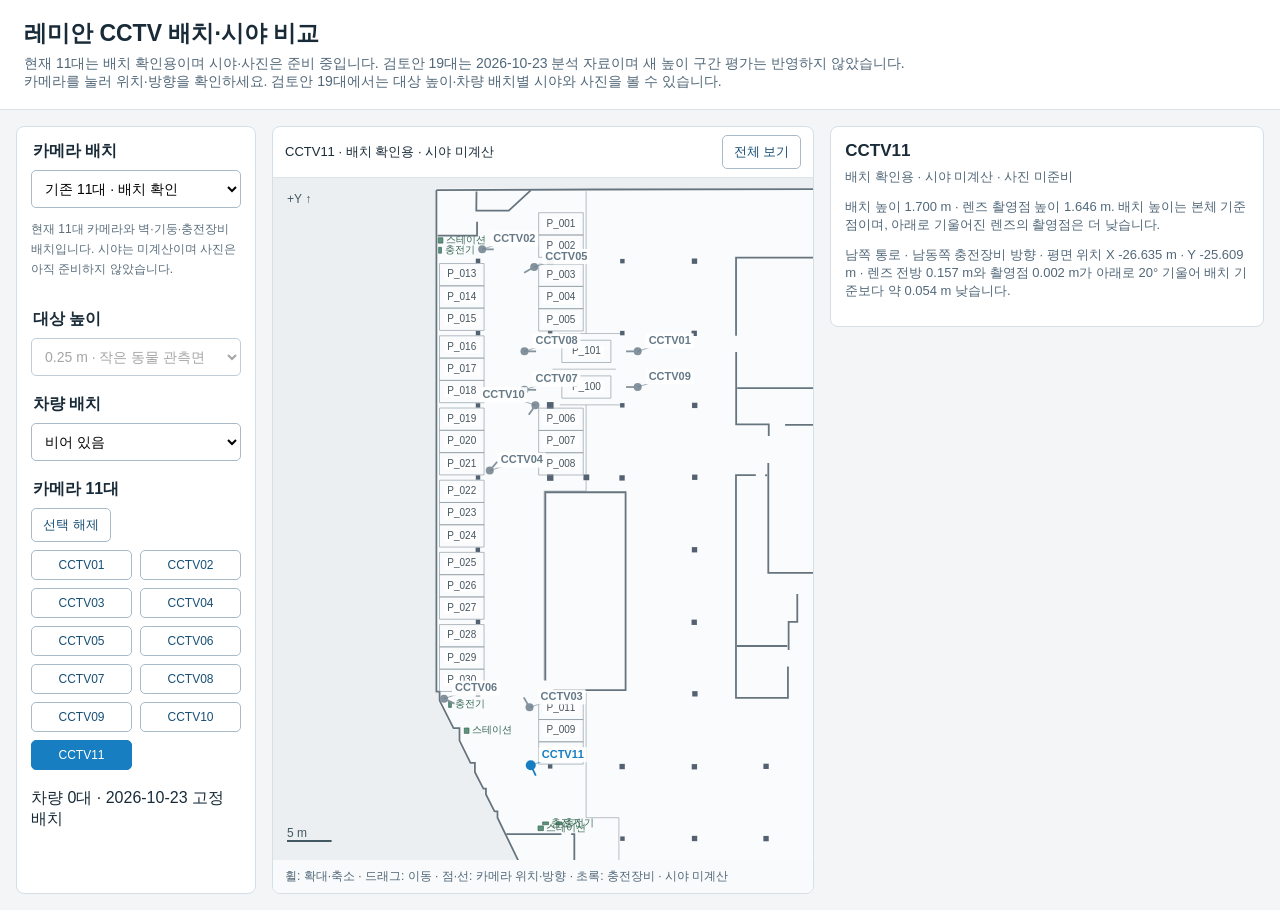
==== index.html @ 14a24c75 "최신 11대 카메라 배치와 CCTV11 위치 미리보기 제공 Replace the old10 entry with an explicit placement-only current11 l" ====
<!doctype html><html lang="ko"><head><meta charset="utf-8"><meta name="viewport" content="width=device-width,initial-scale=1"><title>레미안 CCTV 배치·시야 비교</title><link rel="stylesheet" href="viewer.css"></head><body><header><h1>레미안 CCTV 배치·시야 비교</h1><p>현재 11대는 배치 확인용이며 시야·사진은 준비 중입니다. 검토안 19대는 2026-10-23 분석 자료이며 새 높이 구간 평가는 반영하지 않았습니다.</p><p>카메라를 눌러 위치·방향을 확인하세요. 검토안 19대에서는 대상 높이·차량 배치별 시야와 사진을 볼 수 있습니다.</p></header><main><aside><fieldset><legend>카메라 배치</legend><select id="layout" aria-label="카메라 배치"></select><p id="layout-description" class="note"></p></fieldset><fieldset><legend>대상 높이</legend><select id="height" aria-label="대상 높이"></select></fieldset><fieldset><legend>차량 배치</legend><select id="scenario" aria-label="차량 배치"><option value="empty">비어 있음</option><option value="full">꽉 참 · 29대</option><option value="double">이면주차 포함 · 35대</option></select></fieldset><fieldset><legend>카메라 <span id="count"></span></legend><div class="buttons"><button id="clear">선택 해제</button></div><div id="cameras"></div></fieldset><p id="vehicles"></p></aside><section class="map"><div class="toolbar"><span id="status" role="status">시야 데이터를 불러오는 중…</span><button id="fit">전체 보기</button></div><canvas id="plan" aria-label="CCTV 배치 평면도"></canvas><p id="map-help" class="help">휠: 확대·축소 · 드래그: 이동 · 연한 파랑: 전체 시야 · 진한 파랑: 선택한 카메라</p></section><section class="photo-panel"><h2 id="photo-title">카메라를 선택하세요</h2><p id="photo-scenario"></p><p id="camera-height"></p><p id="camera-location"></p><a id="photo-link" target="_blank" rel="noopener" hidden><img id="photo" alt="" hidden></a></section></main><script type="module" src="viewer.mjs"></script></body></html>
---- viewer.css ----
*{box-sizing:border-box}body{margin:0;font-family:Arial,"Noto Sans KR",sans-serif;background:#f3f5f7;color:#192b38}header{padding:18px 24px;background:white;border-bottom:1px solid #d9e2e9}h1{font-size:23px;margin:0 0 6px}header p{margin:0;color:#526879;font-size:14px}main{display:grid;grid-template-columns:240px minmax(300px,1fr) minmax(280px,.8fr);gap:16px;padding:16px;height:calc(100dvh - 100px);min-height:600px}aside{overflow:auto;padding:14px;background:white;border:1px solid #d5dfe7;border-radius:8px}fieldset{border:0;padding:0;margin:0 0 18px}legend{font-weight:bold;margin-bottom:8px}select{width:100%;padding:9px;border:1px solid #a8bac7;border-radius:5px;background:white;font-size:14px}button{cursor:pointer;padding:7px 11px;background:white;border:1px solid #a8bac7;border-radius:5px;color:#174f76}.buttons{display:flex;gap:7px;margin-bottom:8px}#cameras{display:grid;grid-template-columns:1fr 1fr;gap:8px}label{font-size:14px;display:flex;align-items:center;gap:4px}.camera-button{padding:7px 4px;font-size:12px;overflow-wrap:anywhere}.camera-button[aria-pressed="true"]{background:#167ec1;color:white;border-color:#167ec1}.note{font-size:12px;color:#5b6f7d;line-height:1.65}.map{display:flex;flex-direction:column;min-width:0;min-height:0;border:1px solid #d5dfe7;background:white;border-radius:8px;overflow:hidden}.toolbar{padding:8px 12px;border-bottom:1px solid #dce4eb;display:flex;justify-content:space-between;align-items:center;gap:10px;font-size:13px}canvas{display:block;flex:1;min-height:0;width:100%;touch-action:none;cursor:grab}canvas:active{cursor:grabbing}.help{margin:0;padding:8px 12px;background:#f8fafb;font-size:12px;color:#526879}button:focus-visible,select:focus-visible,input:focus-visible{outline:3px solid #e69f00;outline-offset:2px}@media(max-width:760px){header{padding:14px}main{display:flex;flex-direction:column;height:auto;padding:10px;min-height:0}aside{overflow:visible;display:grid;grid-template-columns:1fr 1fr;gap:12px}fieldset{margin:0}fieldset:nth-child(1),fieldset:nth-child(4){grid-column:1/-1}#cameras{grid-template-columns:repeat(5,1fr);gap:8px 2px}label{font-size:12px}.note{grid-column:1/-1;margin:0}.map{height:75dvh;min-height:520px}#vehicles{margin:0;font-size:13px}.help{font-size:11px}}

.photo-panel{min-width:0;padding:14px;background:white;border:1px solid #d5dfe7;border-radius:8px;overflow:auto;align-self:start}.photo-panel h2{font-size:17px;margin:0 0 7px}.photo-panel p{font-size:13px;color:#526879;margin:0 0 12px}.photo-panel img{width:100%;height:auto;display:block}.photo-panel a{display:block}.photo-panel [hidden]{display:none}.photo-panel a:focus-visible{outline:3px solid #e69f00}.camera-button:focus-visible{outline:3px solid #e69f00;outline-offset:2px}@media(min-width:761px) and (max-width:1100px){main{grid-template-columns:240px 1fr;height:auto;min-height:calc(100dvh - 100px)}.map{height:75dvh;min-height:600px}.photo-panel{grid-column:2}}@media(max-width:760px){.photo-panel{width:100%;overflow:visible}.camera-button{font-size:11px}}
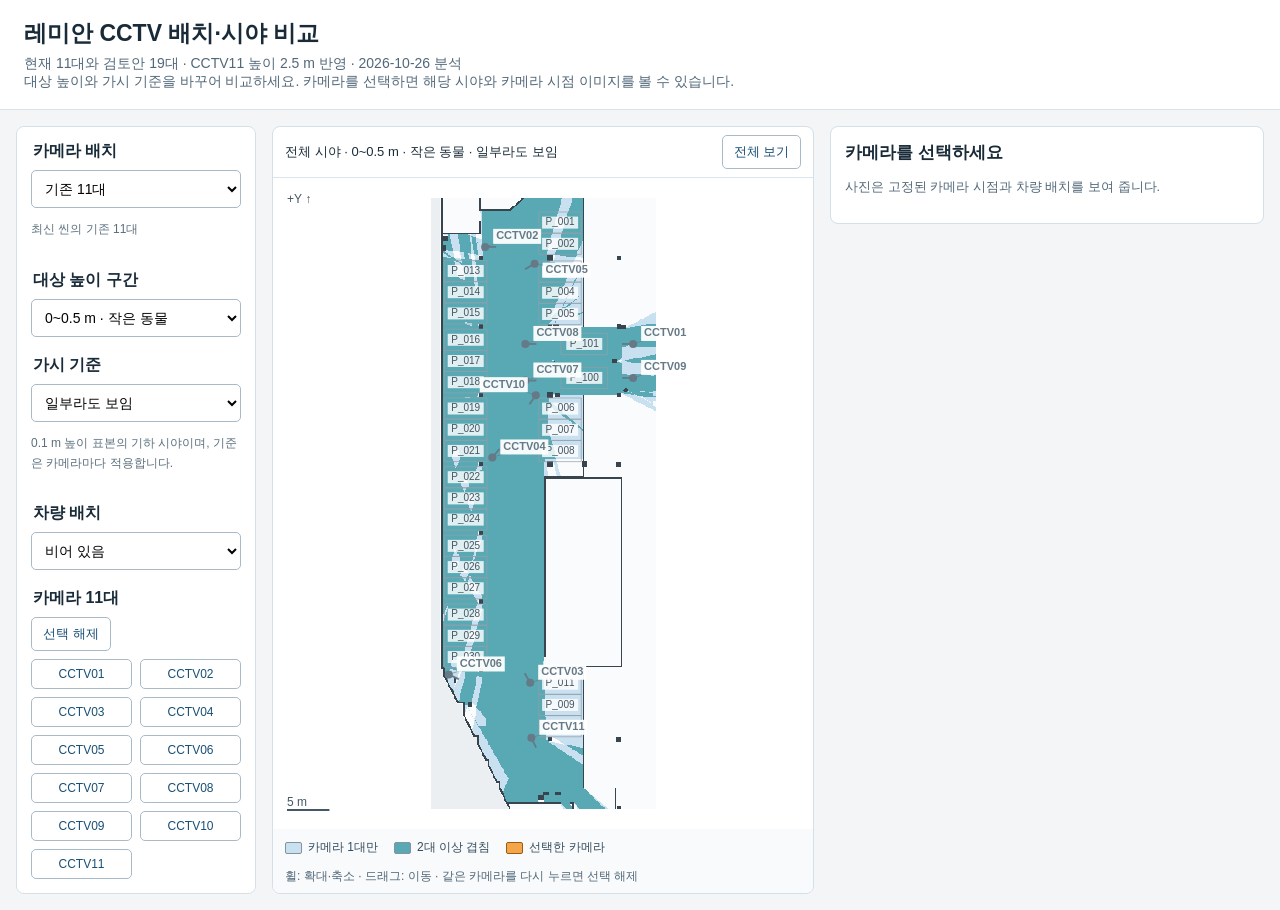
==== commit 9da7ebd8: "최신 CCTV 사진과 높이 구간별 단일·중복·선택 시야 제공 Refresh current11 and unchanged19 camera layouts on the same scene" ====
--- a/index.html
+++ b/index.html
@@ -1 +1,17 @@
-<!doctype html><html lang="ko"><head><meta charset="utf-8"><meta name="viewport" content="width=device-width,initial-scale=1"><title>레미안 CCTV 배치·시야 비교</title><link rel="stylesheet" href="viewer.css"></head><body><header><h1>레미안 CCTV 배치·시야 비교</h1><p>현재 11대는 배치 확인용이며 시야·사진은 준비 중입니다. 검토안 19대는 2026-10-23 분석 자료이며 새 높이 구간 평가는 반영하지 않았습니다.</p><p>카메라를 눌러 위치·방향을 확인하세요. 검토안 19대에서는 대상 높이·차량 배치별 시야와 사진을 볼 수 있습니다.</p></header><main><aside><fieldset><legend>카메라 배치</legend><select id="layout" aria-label="카메라 배치"></select><p id="layout-description" class="note"></p></fieldset><fieldset><legend>대상 높이</legend><select id="height" aria-label="대상 높이"></select></fieldset><fieldset><legend>차량 배치</legend><select id="scenario" aria-label="차량 배치"><option value="empty">비어 있음</option><option value="full">꽉 참 · 29대</option><option value="double">이면주차 포함 · 35대</option></select></fieldset><fieldset><legend>카메라 <span id="count"></span></legend><div class="buttons"><button id="clear">선택 해제</button></div><div id="cameras"></div></fieldset><p id="vehicles"></p></aside><section class="map"><div class="toolbar"><span id="status" role="status">시야 데이터를 불러오는 중…</span><button id="fit">전체 보기</button></div><canvas id="plan" aria-label="CCTV 배치 평면도"></canvas><p id="map-help" class="help">휠: 확대·축소 · 드래그: 이동 · 연한 파랑: 전체 시야 · 진한 파랑: 선택한 카메라</p></section><section class="photo-panel"><h2 id="photo-title">카메라를 선택하세요</h2><p id="photo-scenario"></p><p id="camera-height"></p><p id="camera-location"></p><a id="photo-link" target="_blank" rel="noopener" hidden><img id="photo" alt="" hidden></a></section></main><script type="module" src="viewer.mjs"></script></body></html>
+<!doctype html>
+<html lang="ko">
+<head><meta charset="utf-8"><meta name="viewport" content="width=device-width,initial-scale=1"><title>레미안 CCTV 배치·시야 비교</title><link rel="stylesheet" href="viewer.css"></head>
+<body>
+<header><h1>레미안 CCTV 배치·시야 비교</h1><p>현재 11대와 검토안 19대 · CCTV11 높이 2.5 m 반영 · 2026-10-26 분석</p><p>대상 높이와 가시 기준을 바꾸어 비교하세요. 카메라를 선택하면 해당 시야와 카메라 시점 이미지를 볼 수 있습니다.</p></header>
+<main>
+<aside>
+<fieldset><legend>카메라 배치</legend><select id="layout" aria-label="카메라 배치"></select><p id="layout-description" class="note"></p></fieldset>
+<fieldset><legend>대상 높이 구간</legend><select id="band" aria-label="대상 높이 구간"></select></fieldset>
+<fieldset><legend>가시 기준</legend><select id="mode" aria-label="가시 기준"></select><p class="note">0.1 m 높이 표본의 기하 시야이며, 기준은 카메라마다 적용합니다.</p></fieldset>
+<fieldset><legend>차량 배치</legend><select id="scenario" aria-label="차량 배치"><option value="empty">비어 있음</option><option value="full">꽉 참 · 29대</option><option value="double">이면주차 포함 · 35대</option></select></fieldset>
+<fieldset class="camera-controls"><legend>카메라 <span id="count"></span></legend><div class="buttons"><button id="clear">선택 해제</button></div><div id="cameras"></div></fieldset><p id="vehicles"></p>
+</aside>
+<section class="map"><div class="toolbar"><span id="status" role="status">시야 데이터를 불러오는 중…</span><button id="fit">전체 보기</button></div><canvas id="plan" aria-label="CCTV 가시 영역 평면도"></canvas><ul class="coverage-legend" aria-label="가시 영역 색상"><li><span class="swatch single"></span>카메라 1대만</li><li><span class="swatch overlap"></span>2대 이상 겹침</li><li><span class="swatch selected"></span>선택한 카메라</li></ul><p id="map-help" class="help">휠: 확대·축소 · 드래그: 이동 · 같은 카메라를 다시 누르면 선택 해제</p></section>
+<section class="photo-panel"><h2 id="photo-title">카메라를 선택하세요</h2><p id="photo-scenario"></p><p id="camera-height"></p><p id="camera-location"></p><a id="photo-link" target="_blank" rel="noopener" hidden><img id="photo" alt="" hidden></a><p class="note">사진은 고정된 카메라 시점과 차량 배치를 보여 줍니다.</p></section>
+</main><script type="module" src="viewer.mjs"></script>
+</body></html>
--- a/viewer.css
+++ b/viewer.css
@@ -1,3 +1,5 @@
-*{box-sizing:border-box}body{margin:0;font-family:Arial,"Noto Sans KR",sans-serif;background:#f3f5f7;color:#192b38}header{padding:18px 24px;background:white;border-bottom:1px solid #d9e2e9}h1{font-size:23px;margin:0 0 6px}header p{margin:0;color:#526879;font-size:14px}main{display:grid;grid-template-columns:240px minmax(300px,1fr) minmax(280px,.8fr);gap:16px;padding:16px;height:calc(100dvh - 100px);min-height:600px}aside{overflow:auto;padding:14px;background:white;border:1px solid #d5dfe7;border-radius:8px}fieldset{border:0;padding:0;margin:0 0 18px}legend{font-weight:bold;margin-bottom:8px}select{width:100%;padding:9px;border:1px solid #a8bac7;border-radius:5px;background:white;font-size:14px}button{cursor:pointer;padding:7px 11px;background:white;border:1px solid #a8bac7;border-radius:5px;color:#174f76}.buttons{display:flex;gap:7px;margin-bottom:8px}#cameras{display:grid;grid-template-columns:1fr 1fr;gap:8px}label{font-size:14px;display:flex;align-items:center;gap:4px}.camera-button{padding:7px 4px;font-size:12px;overflow-wrap:anywhere}.camera-button[aria-pressed="true"]{background:#167ec1;color:white;border-color:#167ec1}.note{font-size:12px;color:#5b6f7d;line-height:1.65}.map{display:flex;flex-direction:column;min-width:0;min-height:0;border:1px solid #d5dfe7;background:white;border-radius:8px;overflow:hidden}.toolbar{padding:8px 12px;border-bottom:1px solid #dce4eb;display:flex;justify-content:space-between;align-items:center;gap:10px;font-size:13px}canvas{display:block;flex:1;min-height:0;width:100%;touch-action:none;cursor:grab}canvas:active{cursor:grabbing}.help{margin:0;padding:8px 12px;background:#f8fafb;font-size:12px;color:#526879}button:focus-visible,select:focus-visible,input:focus-visible{outline:3px solid #e69f00;outline-offset:2px}@media(max-width:760px){header{padding:14px}main{display:flex;flex-direction:column;height:auto;padding:10px;min-height:0}aside{overflow:visible;display:grid;grid-template-columns:1fr 1fr;gap:12px}fieldset{margin:0}fieldset:nth-child(1),fieldset:nth-child(4){grid-column:1/-1}#cameras{grid-template-columns:repeat(5,1fr);gap:8px 2px}label{font-size:12px}.note{grid-column:1/-1;margin:0}.map{height:75dvh;min-height:520px}#vehicles{margin:0;font-size:13px}.help{font-size:11px}}
+*{box-sizing:border-box}body{margin:0;font-family:Arial,"Noto Sans KR",sans-serif;background:#f3f5f7;color:#192b38}header{padding:18px 24px;background:white;border-bottom:1px solid #d9e2e9}h1{font-size:23px;margin:0 0 6px}header p{margin:0;color:#526879;font-size:14px}main{display:grid;grid-template-columns:240px minmax(300px,1fr) minmax(280px,.8fr);gap:16px;padding:16px;height:calc(100dvh - 100px);min-height:600px}aside{overflow:auto;padding:14px;background:white;border:1px solid #d5dfe7;border-radius:8px}fieldset{border:0;padding:0;margin:0 0 18px}legend{font-weight:bold;margin-bottom:8px}select{width:100%;padding:9px;border:1px solid #a8bac7;border-radius:5px;background:white;font-size:14px}button{cursor:pointer;padding:7px 11px;background:white;border:1px solid #a8bac7;border-radius:5px;color:#174f76}.buttons{display:flex;gap:7px;margin-bottom:8px}#cameras{display:grid;grid-template-columns:1fr 1fr;gap:8px}label{font-size:14px;display:flex;align-items:center;gap:4px}.camera-button{padding:7px 4px;font-size:12px;overflow-wrap:anywhere}.camera-button[aria-pressed="true"]{background:#f3a64a;color:#40280a;border-color:#9b5b12;font-weight:bold}.note{font-size:12px;color:#5b6f7d;line-height:1.65}.map{display:flex;flex-direction:column;min-width:0;min-height:0;border:1px solid #d5dfe7;background:white;border-radius:8px;overflow:hidden}.toolbar{padding:8px 12px;border-bottom:1px solid #dce4eb;display:flex;justify-content:space-between;align-items:center;gap:10px;font-size:13px}canvas{display:block;flex:1;min-height:0;width:100%;touch-action:none;cursor:grab}canvas:active{cursor:grabbing}.help{margin:0;padding:8px 12px;background:#f8fafb;font-size:12px;color:#526879}button:focus-visible,select:focus-visible,input:focus-visible{outline:3px solid #e69f00;outline-offset:2px}@media(max-width:760px){header{padding:14px}main{display:flex;flex-direction:column;height:auto;padding:10px;min-height:0}aside{overflow:visible;display:grid;grid-template-columns:1fr 1fr;gap:12px}fieldset{margin:0}fieldset:nth-child(1),fieldset.camera-controls{grid-column:1/-1}#cameras{grid-template-columns:repeat(5,1fr);gap:8px 2px}label{font-size:12px}.note{grid-column:1/-1;margin:0}.map{height:75dvh;min-height:520px}#vehicles{margin:0;font-size:13px}.help{font-size:11px}}
 
 .photo-panel{min-width:0;padding:14px;background:white;border:1px solid #d5dfe7;border-radius:8px;overflow:auto;align-self:start}.photo-panel h2{font-size:17px;margin:0 0 7px}.photo-panel p{font-size:13px;color:#526879;margin:0 0 12px}.photo-panel img{width:100%;height:auto;display:block}.photo-panel a{display:block}.photo-panel [hidden]{display:none}.photo-panel a:focus-visible{outline:3px solid #e69f00}.camera-button:focus-visible{outline:3px solid #e69f00;outline-offset:2px}@media(min-width:761px) and (max-width:1100px){main{grid-template-columns:240px 1fr;height:auto;min-height:calc(100dvh - 100px)}.map{height:75dvh;min-height:600px}.photo-panel{grid-column:2}}@media(max-width:760px){.photo-panel{width:100%;overflow:visible}.camera-button{font-size:11px}}
+
+.coverage-legend{display:flex;flex-wrap:wrap;gap:8px 16px;list-style:none;margin:0;padding:10px 12px 4px;background:#f8fafb;font-size:12px;color:#344c5c}.coverage-legend li{display:flex;align-items:center;gap:6px}.swatch{width:17px;height:12px;border:1px solid #84939d;border-radius:2px}.swatch.single{background:#c8e0ef}.swatch.overlap{background:#58a9b4}.swatch.selected{background:#f3a64a;border-color:#9b5b12}
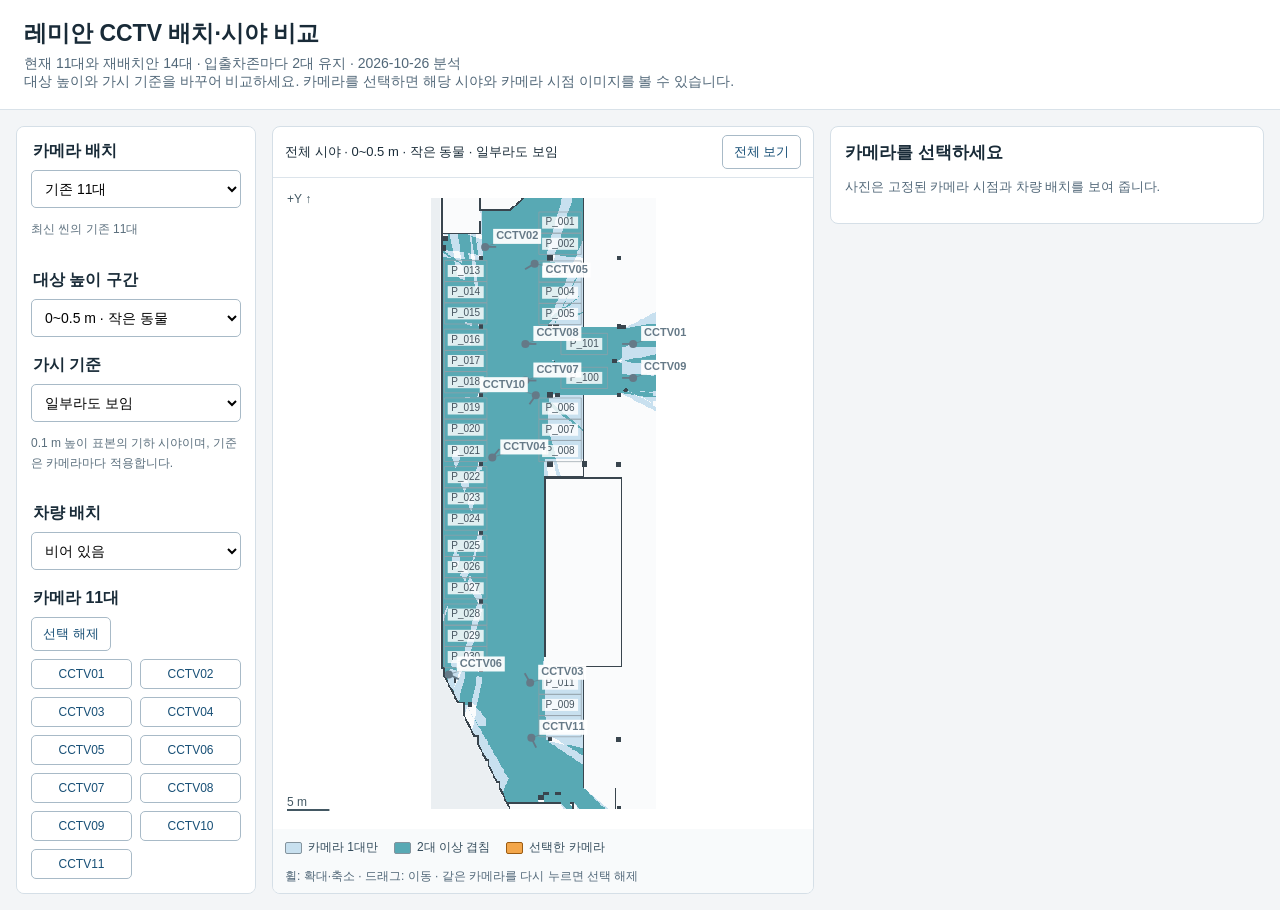
==== commit 7a8e6817: "카메라 역할과 실제 구도를 기준으로 14대 재배치안 갱신" ====
--- a/index.html
+++ b/index.html
@@ -2,7 +2,7 @@
 <html lang="ko">
 <head><meta charset="utf-8"><meta name="viewport" content="width=device-width,initial-scale=1"><title>레미안 CCTV 배치·시야 비교</title><link rel="stylesheet" href="viewer.css"></head>
 <body>
-<header><h1>레미안 CCTV 배치·시야 비교</h1><p>현재 11대와 검토안 19대 · CCTV11 높이 2.5 m 반영 · 2026-10-26 분석</p><p>대상 높이와 가시 기준을 바꾸어 비교하세요. 카메라를 선택하면 해당 시야와 카메라 시점 이미지를 볼 수 있습니다.</p></header>
+<header><h1>레미안 CCTV 배치·시야 비교</h1><p>현재 11대와 재배치안 14대 · 입출차존마다 2대 유지 · 2026-10-26 분석</p><p>대상 높이와 가시 기준을 바꾸어 비교하세요. 카메라를 선택하면 해당 시야와 카메라 시점 이미지를 볼 수 있습니다.</p></header>
 <main>
 <aside>
 <fieldset><legend>카메라 배치</legend><select id="layout" aria-label="카메라 배치"></select><p id="layout-description" class="note"></p></fieldset>
@@ -12,6 +12,6 @@
 <fieldset class="camera-controls"><legend>카메라 <span id="count"></span></legend><div class="buttons"><button id="clear">선택 해제</button></div><div id="cameras"></div></fieldset><p id="vehicles"></p>
 </aside>
 <section class="map"><div class="toolbar"><span id="status" role="status">시야 데이터를 불러오는 중…</span><button id="fit">전체 보기</button></div><canvas id="plan" aria-label="CCTV 가시 영역 평면도"></canvas><ul class="coverage-legend" aria-label="가시 영역 색상"><li><span class="swatch single"></span>카메라 1대만</li><li><span class="swatch overlap"></span>2대 이상 겹침</li><li><span class="swatch selected"></span>선택한 카메라</li></ul><p id="map-help" class="help">휠: 확대·축소 · 드래그: 이동 · 같은 카메라를 다시 누르면 선택 해제</p></section>
-<section class="photo-panel"><h2 id="photo-title">카메라를 선택하세요</h2><p id="photo-scenario"></p><p id="camera-height"></p><p id="camera-location"></p><a id="photo-link" target="_blank" rel="noopener" hidden><img id="photo" alt="" hidden></a><p class="note">사진은 고정된 카메라 시점과 차량 배치를 보여 줍니다.</p></section>
+<section class="photo-panel"><h2 id="photo-title">카메라를 선택하세요</h2><p id="camera-height"></p><p id="camera-location"></p><a id="photo-link" target="_blank" rel="noopener" hidden><img id="photo" alt="" hidden></a><p class="note">사진은 고정된 카메라 시점과 차량 배치를 보여 줍니다.</p></section>
 </main><script type="module" src="viewer.mjs"></script>
 </body></html>
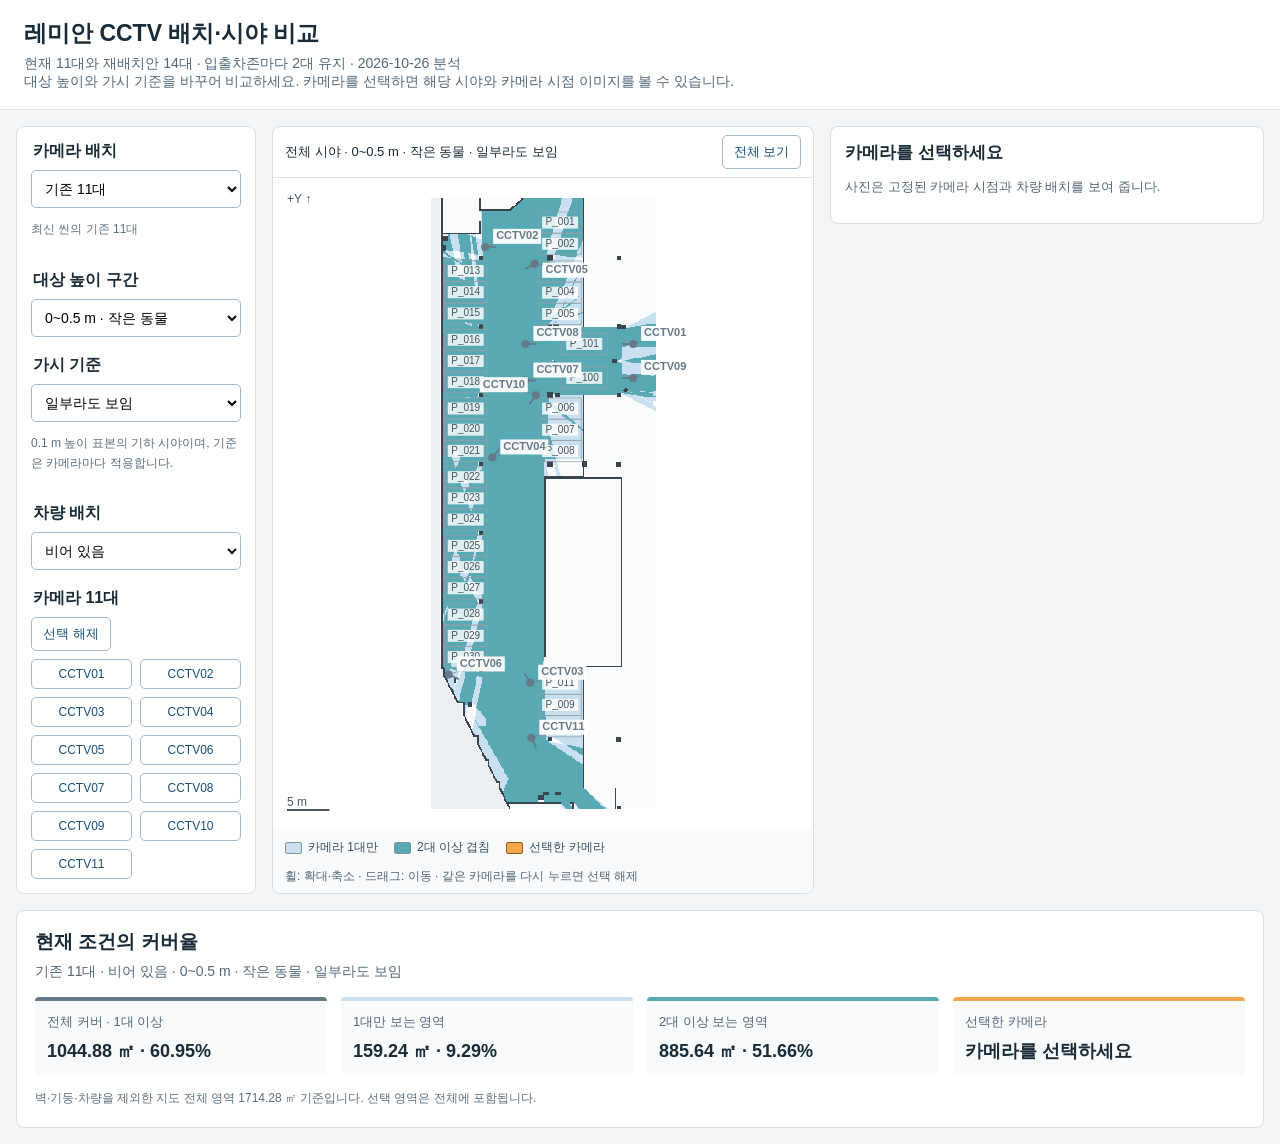
==== commit e5c90806: "현재 옵션의 단일·중복·선택 커버율을 화면 하단에 표시" ====
--- a/index.html
+++ b/index.html
@@ -13,5 +13,14 @@
 </aside>
 <section class="map"><div class="toolbar"><span id="status" role="status">시야 데이터를 불러오는 중…</span><button id="fit">전체 보기</button></div><canvas id="plan" aria-label="CCTV 가시 영역 평면도"></canvas><ul class="coverage-legend" aria-label="가시 영역 색상"><li><span class="swatch single"></span>카메라 1대만</li><li><span class="swatch overlap"></span>2대 이상 겹침</li><li><span class="swatch selected"></span>선택한 카메라</li></ul><p id="map-help" class="help">휠: 확대·축소 · 드래그: 이동 · 같은 카메라를 다시 누르면 선택 해제</p></section>
 <section class="photo-panel"><h2 id="photo-title">카메라를 선택하세요</h2><p id="camera-height"></p><p id="camera-location"></p><a id="photo-link" target="_blank" rel="noopener" hidden><img id="photo" alt="" hidden></a><p class="note">사진은 고정된 카메라 시점과 차량 배치를 보여 줍니다.</p></section>
-</main><script type="module" src="viewer.mjs"></script>
+</main>
+<section id="coverage" class="coverage-summary" aria-labelledby="coverage-title" hidden>
+<h2 id="coverage-title">현재 조건의 커버율</h2><p id="coverage-context"></p>
+<dl class="coverage-stats">
+<div><dt>전체 커버 · 1대 이상</dt><dd id="coverage-total">—</dd></div>
+<div class="single"><dt>1대만 보는 영역</dt><dd id="coverage-single">—</dd></div>
+<div class="overlap"><dt>2대 이상 보는 영역</dt><dd id="coverage-overlap">—</dd></div>
+<div class="selected"><dt id="coverage-selected-label">선택한 카메라</dt><dd id="coverage-selected">카메라를 선택하세요</dd></div>
+</dl><p id="coverage-basis" class="note"></p>
+</section><script type="module" src="viewer.mjs"></script>
 </body></html>
--- a/viewer.css
+++ b/viewer.css
@@ -3,3 +3,5 @@
 .photo-panel{min-width:0;padding:14px;background:white;border:1px solid #d5dfe7;border-radius:8px;overflow:auto;align-self:start}.photo-panel h2{font-size:17px;margin:0 0 7px}.photo-panel p{font-size:13px;color:#526879;margin:0 0 12px}.photo-panel img{width:100%;height:auto;display:block}.photo-panel a{display:block}.photo-panel [hidden]{display:none}.photo-panel a:focus-visible{outline:3px solid #e69f00}.camera-button:focus-visible{outline:3px solid #e69f00;outline-offset:2px}@media(min-width:761px) and (max-width:1100px){main{grid-template-columns:240px 1fr;height:auto;min-height:calc(100dvh - 100px)}.map{height:75dvh;min-height:600px}.photo-panel{grid-column:2}}@media(max-width:760px){.photo-panel{width:100%;overflow:visible}.camera-button{font-size:11px}}
 
 .coverage-legend{display:flex;flex-wrap:wrap;gap:8px 16px;list-style:none;margin:0;padding:10px 12px 4px;background:#f8fafb;font-size:12px;color:#344c5c}.coverage-legend li{display:flex;align-items:center;gap:6px}.swatch{width:17px;height:12px;border:1px solid #84939d;border-radius:2px}.swatch.single{background:#c8e0ef}.swatch.overlap{background:#58a9b4}.swatch.selected{background:#f3a64a;border-color:#9b5b12}
+
+.coverage-summary{margin:0 16px 16px;padding:18px;background:white;border:1px solid #d5dfe7;border-radius:8px}.coverage-summary h2{font-size:19px;margin:0 0 8px}#coverage-context{font-size:14px;color:#526879;margin:0 0 16px}.coverage-stats{display:grid;grid-template-columns:repeat(4,minmax(0,1fr));gap:14px;margin:0 0 14px}.coverage-stats>div{padding:12px;border-top:4px solid #657987;background:#f8fafb;border-radius:4px}.coverage-stats>.single{border-color:#c8e0ef}.coverage-stats>.overlap{border-color:#58a9b4}.coverage-stats>.selected{border-color:#f3a64a}.coverage-stats dt{font-size:13px;color:#526879;margin-bottom:8px}.coverage-stats dd{font-size:18px;font-weight:bold;margin:0;overflow-wrap:anywhere;font-variant-numeric:tabular-nums}#coverage-basis{margin:0}@media(max-width:760px){.coverage-summary{margin:0 10px 10px;padding:14px}.coverage-stats{grid-template-columns:repeat(2,minmax(0,1fr));gap:10px}.coverage-stats dd{font-size:16px}}
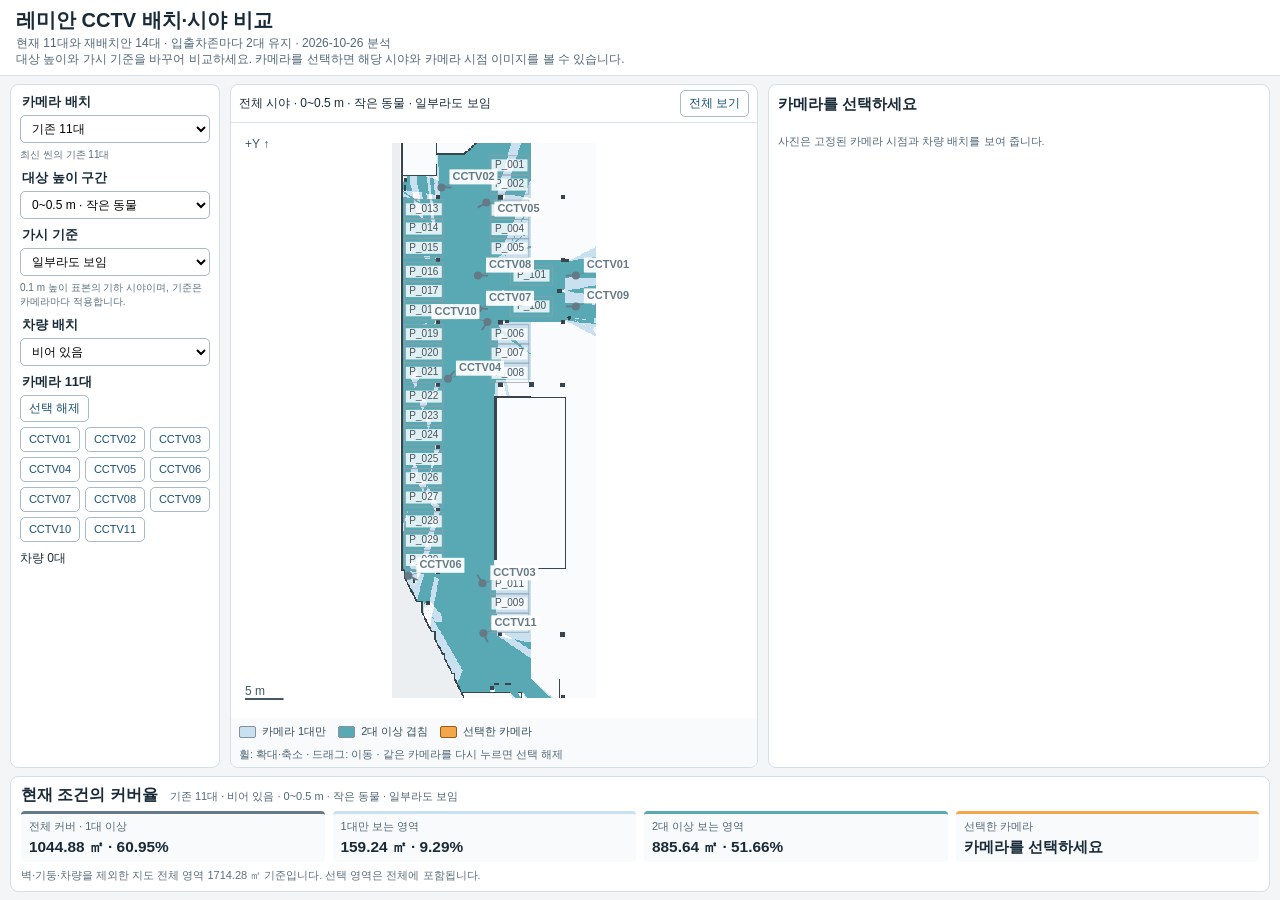
==== commit 5ac899f3: "지도·사진·커버율을 데스크톱 한 화면에 배치" ====
--- a/index.html
+++ b/index.html
@@ -15,7 +15,7 @@
 <section class="photo-panel"><h2 id="photo-title">카메라를 선택하세요</h2><p id="camera-height"></p><p id="camera-location"></p><a id="photo-link" target="_blank" rel="noopener" hidden><img id="photo" alt="" hidden></a><p class="note">사진은 고정된 카메라 시점과 차량 배치를 보여 줍니다.</p></section>
 </main>
 <section id="coverage" class="coverage-summary" aria-labelledby="coverage-title" hidden>
-<h2 id="coverage-title">현재 조건의 커버율</h2><p id="coverage-context"></p>
+<div class="coverage-heading"><h2 id="coverage-title">현재 조건의 커버율</h2><p id="coverage-context"></p></div>
 <dl class="coverage-stats">
 <div><dt>전체 커버 · 1대 이상</dt><dd id="coverage-total">—</dd></div>
 <div class="single"><dt>1대만 보는 영역</dt><dd id="coverage-single">—</dd></div>
--- a/viewer.css
+++ b/viewer.css
@@ -1,7 +1,23 @@
-*{box-sizing:border-box}body{margin:0;font-family:Arial,"Noto Sans KR",sans-serif;background:#f3f5f7;color:#192b38}header{padding:18px 24px;background:white;border-bottom:1px solid #d9e2e9}h1{font-size:23px;margin:0 0 6px}header p{margin:0;color:#526879;font-size:14px}main{display:grid;grid-template-columns:240px minmax(300px,1fr) minmax(280px,.8fr);gap:16px;padding:16px;height:calc(100dvh - 100px);min-height:600px}aside{overflow:auto;padding:14px;background:white;border:1px solid #d5dfe7;border-radius:8px}fieldset{border:0;padding:0;margin:0 0 18px}legend{font-weight:bold;margin-bottom:8px}select{width:100%;padding:9px;border:1px solid #a8bac7;border-radius:5px;background:white;font-size:14px}button{cursor:pointer;padding:7px 11px;background:white;border:1px solid #a8bac7;border-radius:5px;color:#174f76}.buttons{display:flex;gap:7px;margin-bottom:8px}#cameras{display:grid;grid-template-columns:1fr 1fr;gap:8px}label{font-size:14px;display:flex;align-items:center;gap:4px}.camera-button{padding:7px 4px;font-size:12px;overflow-wrap:anywhere}.camera-button[aria-pressed="true"]{background:#f3a64a;color:#40280a;border-color:#9b5b12;font-weight:bold}.note{font-size:12px;color:#5b6f7d;line-height:1.65}.map{display:flex;flex-direction:column;min-width:0;min-height:0;border:1px solid #d5dfe7;background:white;border-radius:8px;overflow:hidden}.toolbar{padding:8px 12px;border-bottom:1px solid #dce4eb;display:flex;justify-content:space-between;align-items:center;gap:10px;font-size:13px}canvas{display:block;flex:1;min-height:0;width:100%;touch-action:none;cursor:grab}canvas:active{cursor:grabbing}.help{margin:0;padding:8px 12px;background:#f8fafb;font-size:12px;color:#526879}button:focus-visible,select:focus-visible,input:focus-visible{outline:3px solid #e69f00;outline-offset:2px}@media(max-width:760px){header{padding:14px}main{display:flex;flex-direction:column;height:auto;padding:10px;min-height:0}aside{overflow:visible;display:grid;grid-template-columns:1fr 1fr;gap:12px}fieldset{margin:0}fieldset:nth-child(1),fieldset.camera-controls{grid-column:1/-1}#cameras{grid-template-columns:repeat(5,1fr);gap:8px 2px}label{font-size:12px}.note{grid-column:1/-1;margin:0}.map{height:75dvh;min-height:520px}#vehicles{margin:0;font-size:13px}.help{font-size:11px}}
+*{box-sizing:border-box}body{margin:0;font-family:Arial,"Noto Sans KR",sans-serif;background:#f3f5f7;color:#192b38}header{padding:18px 24px;background:white;border-bottom:1px solid #d9e2e9}h1{font-size:23px;margin:0 0 6px}header p{margin:0;color:#526879;font-size:14px}main{display:grid;grid-template-columns:240px minmax(300px,1fr) minmax(280px,.8fr);gap:16px;padding:16px;min-width:0;min-height:0}aside{overflow:auto;padding:14px;background:white;border:1px solid #d5dfe7;border-radius:8px}fieldset{border:0;padding:0;margin:0 0 18px}legend{font-weight:bold;margin-bottom:8px}select{width:100%;padding:9px;border:1px solid #a8bac7;border-radius:5px;background:white;font-size:14px}button{cursor:pointer;padding:7px 11px;background:white;border:1px solid #a8bac7;border-radius:5px;color:#174f76}.buttons{display:flex;gap:7px;margin-bottom:8px}#cameras{display:grid;grid-template-columns:1fr 1fr;gap:8px}label{font-size:14px;display:flex;align-items:center;gap:4px}.camera-button{padding:7px 4px;font-size:12px;overflow-wrap:anywhere}.camera-button[aria-pressed="true"]{background:#f3a64a;color:#40280a;border-color:#9b5b12;font-weight:bold}.note{font-size:12px;color:#5b6f7d;line-height:1.65}.map{display:flex;flex-direction:column;min-width:0;min-height:0;border:1px solid #d5dfe7;background:white;border-radius:8px;overflow:hidden}.toolbar{padding:8px 12px;border-bottom:1px solid #dce4eb;display:flex;justify-content:space-between;align-items:center;gap:10px;font-size:13px}canvas{display:block;flex:1;min-height:0;width:100%;touch-action:none;cursor:grab}canvas:active{cursor:grabbing}.help{margin:0;padding:8px 12px;background:#f8fafb;font-size:12px;color:#526879}button:focus-visible,select:focus-visible,input:focus-visible{outline:3px solid #e69f00;outline-offset:2px}@media(max-width:760px){header{padding:14px}main{display:flex;flex-direction:column;height:auto;padding:10px;min-height:0}aside{overflow:visible;display:grid;grid-template-columns:1fr 1fr;gap:12px}fieldset{margin:0}fieldset:nth-child(1),fieldset.camera-controls{grid-column:1/-1}#cameras{grid-template-columns:repeat(5,1fr);gap:8px 2px}label{font-size:12px}.note{grid-column:1/-1;margin:0}.map{height:75dvh;min-height:520px}#vehicles{margin:0;font-size:13px}.help{font-size:11px}}
 
-.photo-panel{min-width:0;padding:14px;background:white;border:1px solid #d5dfe7;border-radius:8px;overflow:auto;align-self:start}.photo-panel h2{font-size:17px;margin:0 0 7px}.photo-panel p{font-size:13px;color:#526879;margin:0 0 12px}.photo-panel img{width:100%;height:auto;display:block}.photo-panel a{display:block}.photo-panel [hidden]{display:none}.photo-panel a:focus-visible{outline:3px solid #e69f00}.camera-button:focus-visible{outline:3px solid #e69f00;outline-offset:2px}@media(min-width:761px) and (max-width:1100px){main{grid-template-columns:240px 1fr;height:auto;min-height:calc(100dvh - 100px)}.map{height:75dvh;min-height:600px}.photo-panel{grid-column:2}}@media(max-width:760px){.photo-panel{width:100%;overflow:visible}.camera-button{font-size:11px}}
+.photo-panel{min-width:0;padding:14px;background:white;border:1px solid #d5dfe7;border-radius:8px;overflow:auto;align-self:start}.photo-panel h2{font-size:17px;margin:0 0 7px}.photo-panel p{font-size:13px;color:#526879;margin:0 0 12px}.photo-panel img{width:100%;height:auto;display:block}.photo-panel a{display:block}.photo-panel [hidden]{display:none}.photo-panel a:focus-visible{outline:3px solid #e69f00}.camera-button:focus-visible{outline:3px solid #e69f00;outline-offset:2px}@media(max-width:760px){.photo-panel{width:100%;overflow:visible}.camera-button{font-size:11px}}
 
 .coverage-legend{display:flex;flex-wrap:wrap;gap:8px 16px;list-style:none;margin:0;padding:10px 12px 4px;background:#f8fafb;font-size:12px;color:#344c5c}.coverage-legend li{display:flex;align-items:center;gap:6px}.swatch{width:17px;height:12px;border:1px solid #84939d;border-radius:2px}.swatch.single{background:#c8e0ef}.swatch.overlap{background:#58a9b4}.swatch.selected{background:#f3a64a;border-color:#9b5b12}
 
 .coverage-summary{margin:0 16px 16px;padding:18px;background:white;border:1px solid #d5dfe7;border-radius:8px}.coverage-summary h2{font-size:19px;margin:0 0 8px}#coverage-context{font-size:14px;color:#526879;margin:0 0 16px}.coverage-stats{display:grid;grid-template-columns:repeat(4,minmax(0,1fr));gap:14px;margin:0 0 14px}.coverage-stats>div{padding:12px;border-top:4px solid #657987;background:#f8fafb;border-radius:4px}.coverage-stats>.single{border-color:#c8e0ef}.coverage-stats>.overlap{border-color:#58a9b4}.coverage-stats>.selected{border-color:#f3a64a}.coverage-stats dt{font-size:13px;color:#526879;margin-bottom:8px}.coverage-stats dd{font-size:18px;font-weight:bold;margin:0;overflow-wrap:anywhere;font-variant-numeric:tabular-nums}#coverage-basis{margin:0}@media(max-width:760px){.coverage-summary{margin:0 10px 10px;padding:14px}.coverage-stats{grid-template-columns:repeat(2,minmax(0,1fr));gap:10px}.coverage-stats dd{font-size:16px}}
+
+@media(min-width:761px){
+ body{display:grid;grid-template-rows:auto minmax(0,1fr) auto;height:100dvh;min-height:0}
+ header{padding:8px 16px}h1{font-size:20px;line-height:24px;margin:0 0 3px}header p{font-size:12px;line-height:16px}
+ main{grid-template-columns:210px minmax(0,1fr) minmax(0,.95fr);gap:10px;padding:8px 10px;min-width:0;min-height:0}
+ main>aside,main>.map,main>.photo-panel{min-width:0;min-height:0}
+ aside{padding:9px;overflow:auto}fieldset{margin-bottom:8px}legend{font-size:13px;line-height:16px;margin-bottom:5px}select{padding:5px 7px;font-size:12px;line-height:17px}
+ button{padding:4px 8px;font-size:12px}.buttons{margin-bottom:5px}#cameras{grid-template-columns:repeat(3,minmax(0,1fr));gap:5px}.camera-button{padding:4px 2px;font-size:11px;line-height:15px}
+ aside .note{font-size:10px;line-height:14px;margin:5px 0 0}#vehicles{font-size:12px;line-height:16px;margin:0}
+ .toolbar{padding:5px 8px;font-size:12px;flex:0 0 auto}.map canvas{flex:1 1 0;min-width:0;min-height:0;height:0}
+ .coverage-legend{padding:6px 8px 3px;gap:5px 12px;font-size:11px;flex:0 0 auto}.help{padding:5px 8px;font-size:11px;line-height:15px;flex:0 0 auto}
+ .photo-panel{display:flex;flex-direction:column;align-self:stretch;padding:9px;overflow:auto}.photo-panel h2{font-size:15px;line-height:20px;margin:0 0 5px;flex:0 0 auto}.photo-panel p{font-size:11px;line-height:15px;margin:0 0 5px;flex:0 0 auto}
+ .photo-panel a{display:flex;align-items:center;justify-content:center;flex:1 1 0;min-width:0;min-height:0}.photo-panel img{width:100%;height:100%;min-width:0;min-height:0;object-fit:contain}.photo-panel .note{margin:5px 0 0}
+ .coverage-summary{margin:0 10px 8px;padding:8px 10px;min-width:0}.coverage-heading{display:flex;align-items:baseline;gap:12px;height:20px;min-width:0;margin-bottom:6px}.coverage-summary h2{font-size:16px;line-height:20px;white-space:nowrap;margin:0}#coverage-context{font-size:11px;line-height:20px;white-space:nowrap;margin:0;min-width:0}
+ .coverage-stats{gap:8px;margin:0 0 6px}.coverage-stats>div{padding:5px 8px;border-top-width:3px}.coverage-stats dt{font-size:11px;line-height:15px;white-space:nowrap;margin-bottom:3px}.coverage-stats dd{font-size:clamp(12px,1.2vw,16px);line-height:20px;white-space:nowrap;overflow-wrap:normal}#coverage-basis{font-size:11px;line-height:15px;white-space:nowrap}
+}
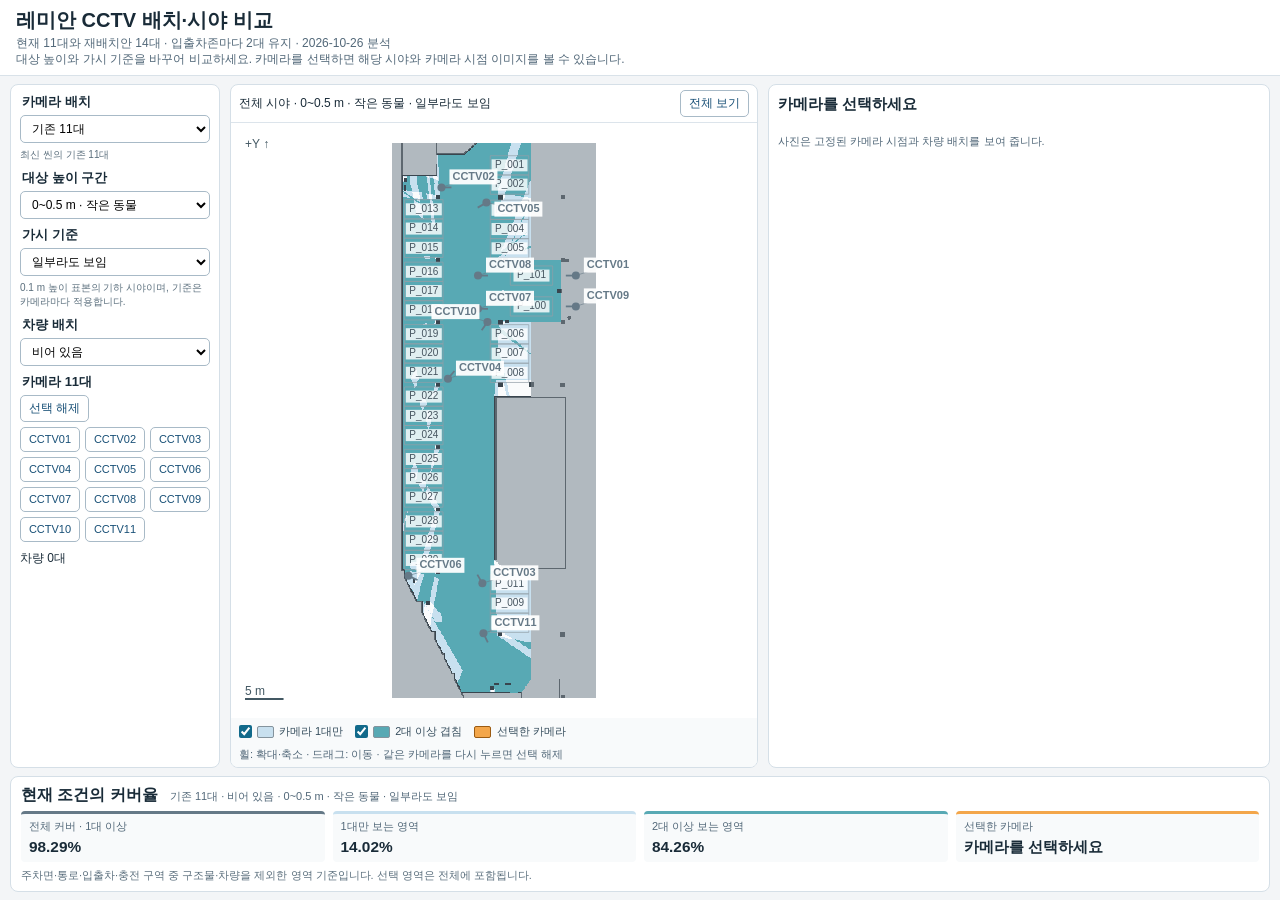
==== commit c3e1769e: "주차 운영 영역 기준 커버율과 시야 표시 체크박스 제공" ====
--- a/index.html
+++ b/index.html
@@ -11,7 +11,7 @@
 <fieldset><legend>차량 배치</legend><select id="scenario" aria-label="차량 배치"><option value="empty">비어 있음</option><option value="full">꽉 참 · 29대</option><option value="double">이면주차 포함 · 35대</option></select></fieldset>
 <fieldset class="camera-controls"><legend>카메라 <span id="count"></span></legend><div class="buttons"><button id="clear">선택 해제</button></div><div id="cameras"></div></fieldset><p id="vehicles"></p>
 </aside>
-<section class="map"><div class="toolbar"><span id="status" role="status">시야 데이터를 불러오는 중…</span><button id="fit">전체 보기</button></div><canvas id="plan" aria-label="CCTV 가시 영역 평면도"></canvas><ul class="coverage-legend" aria-label="가시 영역 색상"><li><span class="swatch single"></span>카메라 1대만</li><li><span class="swatch overlap"></span>2대 이상 겹침</li><li><span class="swatch selected"></span>선택한 카메라</li></ul><p id="map-help" class="help">휠: 확대·축소 · 드래그: 이동 · 같은 카메라를 다시 누르면 선택 해제</p></section>
+<section class="map"><div class="toolbar"><span id="status" role="status">시야 데이터를 불러오는 중…</span><button id="fit">전체 보기</button></div><canvas id="plan" aria-label="CCTV 가시 영역 평면도"></canvas><ul class="coverage-legend" aria-label="가시 영역 색상"><li><label><input id="show-single" type="checkbox" checked><span class="swatch single"></span>카메라 1대만</label></li><li><label><input id="show-overlap" type="checkbox" checked><span class="swatch overlap"></span>2대 이상 겹침</label></li><li><span class="swatch selected"></span>선택한 카메라</li></ul><p id="map-help" class="help">휠: 확대·축소 · 드래그: 이동 · 같은 카메라를 다시 누르면 선택 해제</p></section>
 <section class="photo-panel"><h2 id="photo-title">카메라를 선택하세요</h2><p id="camera-height"></p><p id="camera-location"></p><a id="photo-link" target="_blank" rel="noopener" hidden><img id="photo" alt="" hidden></a><p class="note">사진은 고정된 카메라 시점과 차량 배치를 보여 줍니다.</p></section>
 </main>
 <section id="coverage" class="coverage-summary" aria-labelledby="coverage-title" hidden>
--- a/viewer.css
+++ b/viewer.css
@@ -21,3 +21,5 @@
  .coverage-summary{margin:0 10px 8px;padding:8px 10px;min-width:0}.coverage-heading{display:flex;align-items:baseline;gap:12px;height:20px;min-width:0;margin-bottom:6px}.coverage-summary h2{font-size:16px;line-height:20px;white-space:nowrap;margin:0}#coverage-context{font-size:11px;line-height:20px;white-space:nowrap;margin:0;min-width:0}
  .coverage-stats{gap:8px;margin:0 0 6px}.coverage-stats>div{padding:5px 8px;border-top-width:3px}.coverage-stats dt{font-size:11px;line-height:15px;white-space:nowrap;margin-bottom:3px}.coverage-stats dd{font-size:clamp(12px,1.2vw,16px);line-height:20px;white-space:nowrap;overflow-wrap:normal}#coverage-basis{font-size:11px;line-height:15px;white-space:nowrap}
 }
+
+.coverage-legend label{font-size:inherit;gap:5px;cursor:pointer}.coverage-legend input{margin:0;accent-color:#126a8b}
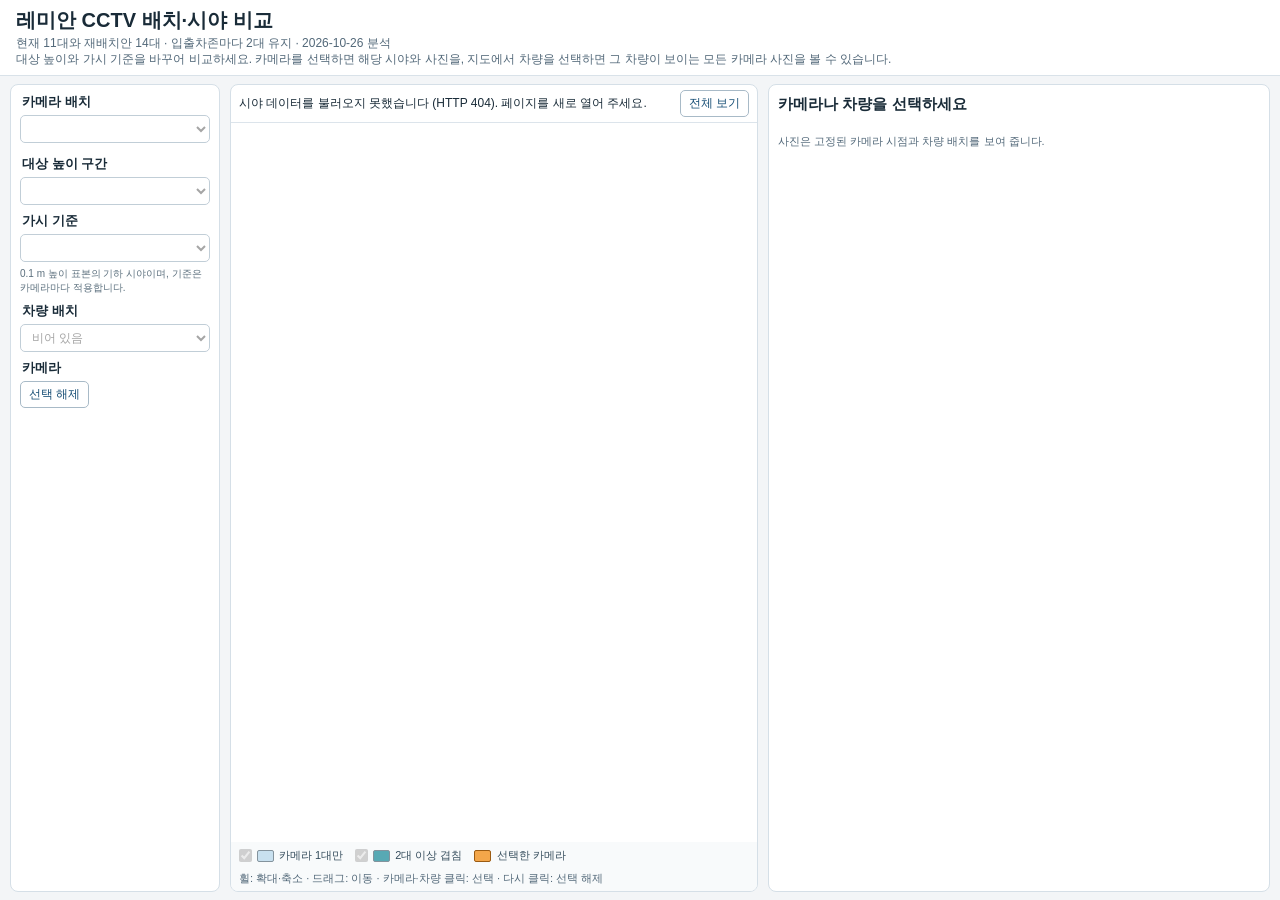
==== commit 71c0f5e8: "차량 클릭으로 가시 카메라 사진과 차량 박스 표시" ====
--- a/index.html
+++ b/index.html
@@ -2,7 +2,7 @@
 <html lang="ko">
 <head><meta charset="utf-8"><meta name="viewport" content="width=device-width,initial-scale=1"><title>레미안 CCTV 배치·시야 비교</title><link rel="stylesheet" href="viewer.css"></head>
 <body>
-<header><h1>레미안 CCTV 배치·시야 비교</h1><p>현재 11대와 재배치안 14대 · 입출차존마다 2대 유지 · 2026-10-26 분석</p><p>대상 높이와 가시 기준을 바꾸어 비교하세요. 카메라를 선택하면 해당 시야와 카메라 시점 이미지를 볼 수 있습니다.</p></header>
+<header><h1>레미안 CCTV 배치·시야 비교</h1><p>현재 11대와 재배치안 14대 · 입출차존마다 2대 유지 · 2026-10-26 분석</p><p>대상 높이와 가시 기준을 바꾸어 비교하세요. 카메라를 선택하면 해당 시야와 사진을, 지도에서 차량을 선택하면 그 차량이 보이는 모든 카메라 사진을 볼 수 있습니다.</p></header>
 <main>
 <aside>
 <fieldset><legend>카메라 배치</legend><select id="layout" aria-label="카메라 배치"></select><p id="layout-description" class="note"></p></fieldset>
@@ -11,8 +11,8 @@
 <fieldset><legend>차량 배치</legend><select id="scenario" aria-label="차량 배치"><option value="empty">비어 있음</option><option value="full">꽉 참 · 29대</option><option value="double">이면주차 포함 · 35대</option></select></fieldset>
 <fieldset class="camera-controls"><legend>카메라 <span id="count"></span></legend><div class="buttons"><button id="clear">선택 해제</button></div><div id="cameras"></div></fieldset><p id="vehicles"></p>
 </aside>
-<section class="map"><div class="toolbar"><span id="status" role="status">시야 데이터를 불러오는 중…</span><button id="fit">전체 보기</button></div><canvas id="plan" aria-label="CCTV 가시 영역 평면도"></canvas><ul class="coverage-legend" aria-label="가시 영역 색상"><li><label><input id="show-single" type="checkbox" checked><span class="swatch single"></span>카메라 1대만</label></li><li><label><input id="show-overlap" type="checkbox" checked><span class="swatch overlap"></span>2대 이상 겹침</label></li><li><span class="swatch selected"></span>선택한 카메라</li></ul><p id="map-help" class="help">휠: 확대·축소 · 드래그: 이동 · 같은 카메라를 다시 누르면 선택 해제</p></section>
-<section class="photo-panel"><h2 id="photo-title">카메라를 선택하세요</h2><p id="camera-height"></p><p id="camera-location"></p><a id="photo-link" target="_blank" rel="noopener" hidden><img id="photo" alt="" hidden></a><p class="note">사진은 고정된 카메라 시점과 차량 배치를 보여 줍니다.</p></section>
+<section class="map"><div class="toolbar"><span id="status" role="status">시야 데이터를 불러오는 중…</span><button id="fit">전체 보기</button></div><canvas id="plan" aria-label="CCTV 가시 영역 평면도"></canvas><ul class="coverage-legend" aria-label="가시 영역 색상"><li><label><input id="show-single" type="checkbox" checked><span class="swatch single"></span>카메라 1대만</label></li><li><label><input id="show-overlap" type="checkbox" checked><span class="swatch overlap"></span>2대 이상 겹침</label></li><li><span class="swatch selected"></span>선택한 카메라</li></ul><p id="map-help" class="help">휠: 확대·축소 · 드래그: 이동 · 카메라·차량 클릭: 선택 · 다시 클릭: 선택 해제</p></section>
+<section id="photo-panel" class="photo-panel"><h2 id="photo-title">카메라나 차량을 선택하세요</h2><p id="camera-height"></p><p id="camera-location"></p><a id="photo-link" target="_blank" rel="noopener" hidden><img id="photo" alt="" hidden></a><div id="vehicle-gallery" class="vehicle-gallery" hidden></div><p id="photo-empty" hidden></p><p id="photo-note" class="note">사진은 고정된 카메라 시점과 차량 배치를 보여 줍니다.</p></section>
 </main>
 <section id="coverage" class="coverage-summary" aria-labelledby="coverage-title" hidden>
 <div class="coverage-heading"><h2 id="coverage-title">현재 조건의 커버율</h2><p id="coverage-context"></p></div>
@@ -22,5 +22,5 @@
 <div class="overlap"><dt>2대 이상 보는 영역</dt><dd id="coverage-overlap">—</dd></div>
 <div class="selected"><dt id="coverage-selected-label">선택한 카메라</dt><dd id="coverage-selected">카메라를 선택하세요</dd></div>
 </dl><p id="coverage-basis" class="note"></p>
-</section><script type="module" src="viewer.mjs"></script>
+</section><dialog id="vehicle-dialog" aria-labelledby="vehicle-dialog-title"><div class="vehicle-dialog-heading"><h2 id="vehicle-dialog-title"></h2><button id="vehicle-dialog-close" type="button">닫기</button></div><div id="vehicle-dialog-photo" class="vehicle-dialog-photo"></div><p class="note">시뮬레이션에서 보이는 차량 부분을 표시합니다.</p></dialog><script type="module" src="viewer.mjs"></script>
 </body></html>
--- a/viewer.css
+++ b/viewer.css
@@ -23,3 +23,7 @@
 }
 
 .coverage-legend label{font-size:inherit;gap:5px;cursor:pointer}.coverage-legend input{margin:0;accent-color:#126a8b}
+
+.photo-panel.vehicle-mode{overflow:hidden}.vehicle-gallery{min-width:0;min-height:0;overflow:auto;flex:1 1 0}.gallery-card{margin:0 0 14px}.gallery-card:last-child{margin-bottom:0}.gallery-card h3{font-size:12px;line-height:17px;margin:0 0 5px;color:#344c5c}.photo-panel .vehicle-photo{position:relative;display:block;flex:none;width:100%;min-width:0;min-height:0;overflow:hidden;padding:0;border:0;border-radius:0;background:transparent}.photo-panel .vehicle-photo img{display:block;position:absolute;inset:0;width:100%;height:100%;object-fit:fill}.vehicle-photo svg{position:absolute;inset:0;display:block;width:100%;height:100%;pointer-events:none}.photo-panel #photo-empty{margin:8px 0}.photo-panel .vehicle-gallery[hidden]{display:none}@media(max-width:760px){.photo-panel.vehicle-mode,.vehicle-gallery{overflow:visible}.vehicle-gallery{flex:none}.gallery-card h3{font-size:13px}}
+
+#vehicle-dialog{width:96vw;height:92dvh;max-width:1500px;max-height:92dvh;padding:12px;border:1px solid #a8bac7;border-radius:8px;background:white;color:#192b38}#vehicle-dialog[open]{display:flex;flex-direction:column;gap:8px}#vehicle-dialog::backdrop{background:#10202bcc}.vehicle-dialog-heading{display:flex;align-items:center;justify-content:space-between;gap:12px;flex:0 0 auto}.vehicle-dialog-heading h2{font-size:16px;line-height:22px;margin:0}.vehicle-dialog-photo{position:relative;min-width:0;min-height:0;flex:1 1 0;overflow:hidden}.vehicle-dialog-photo img,.vehicle-dialog-photo svg{position:absolute;inset:0;display:block;width:100%;height:100%}.vehicle-dialog-photo img{object-fit:contain}.vehicle-dialog-photo svg{pointer-events:none}#vehicle-dialog .note{margin:0;flex:0 0 auto}
